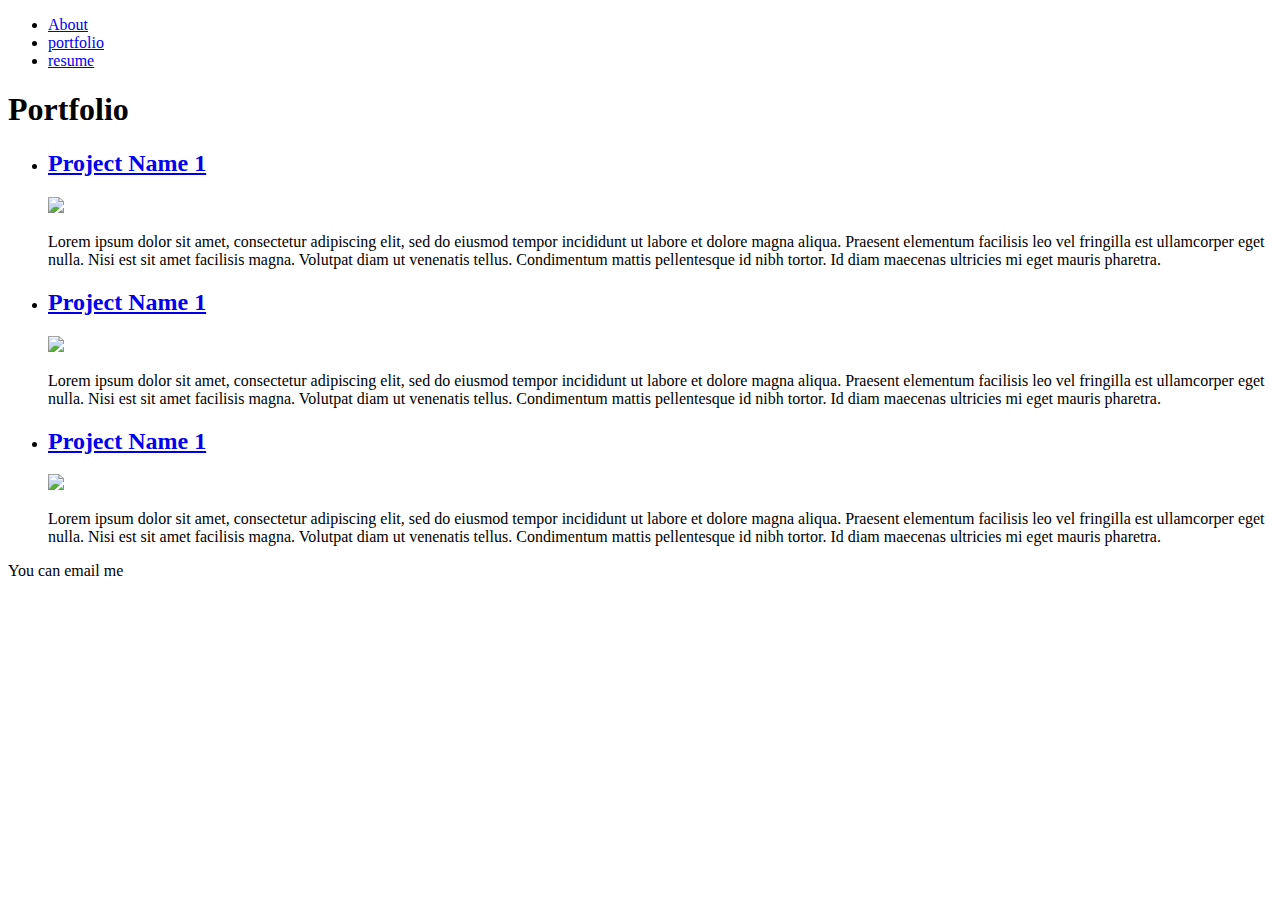
==== portfolio.html @ bb9063b1 "portfolio" ====
<!DOCTYPE html>
<html lang = "en">
    <head>
    <meta charset="utf-8"/>
    <meta name =  "viewport" content = "width=device-width, initial-scaled=1"/>
    <title>Yueyang Chen's Personal website</title>
    <link rel = "stylsheet" href="styles/normalize.css"/>
    <link rel = "stylsheet" href="styles/main.css"/>
    <link rel = "icon" href = "images/favicon.png"/>
    </head>
    <body id = "about">
        
        <nav>
            <ul>
                <li><a href = "index.html">About</a></li>
                <li><a href = "portfolio.html">portfolio</a></li>
                <li><a href = "resume.html">resume</a></li>
            </ul>
        </nav>
        <main>
        <h1>Portfolio</h1>
        <ul id= "portfolio">
            <li>
                <h2><a href = "#">Project Name 1</a></h2>
                <img src = "images/portfolio">
                <p>Lorem ipsum dolor sit amet, consectetur adipiscing elit, sed do eiusmod tempor 
                    incididunt ut labore et dolore magna aliqua. Praesent elementum facilisis leo 
                    vel fringilla est ullamcorper eget nulla. Nisi est sit amet facilisis magna. 
                    Volutpat diam ut venenatis tellus. Condimentum mattis pellentesque id nibh tortor.
                     Id diam maecenas ultricies mi eget mauris pharetra.</p>
            </li>
            <li>
                <h2><a href = "#">Project Name 1</a></h2>
                <img src = "images/portfolio">
                <p>Lorem ipsum dolor sit amet, consectetur adipiscing elit, sed do eiusmod tempor 
                    incididunt ut labore et dolore magna aliqua. Praesent elementum facilisis leo 
                    vel fringilla est ullamcorper eget nulla. Nisi est sit amet facilisis magna. 
                    Volutpat diam ut venenatis tellus. Condimentum mattis pellentesque id nibh tortor.
                     Id diam maecenas ultricies mi eget mauris pharetra.</p>
            </li>
            <li>
                <h2><a href = "#">Project Name 1</a></h2>
                <img src = "images/portfolio">
                <p>Lorem ipsum dolor sit amet, consectetur adipiscing elit, sed do eiusmod tempor 
                    incididunt ut labore et dolore magna aliqua. Praesent elementum facilisis leo 
                    vel fringilla est ullamcorper eget nulla. Nisi est sit amet facilisis magna. 
                    Volutpat diam ut venenatis tellus. Condimentum mattis pellentesque id nibh tortor.
                     Id diam maecenas ultricies mi eget mauris pharetra.</p>
            </li>
        </ul>
        </main>
        <footer>
            You can email me
        </footer>
        <script src = "scripts/main.js"></script>
    </body>
</html>
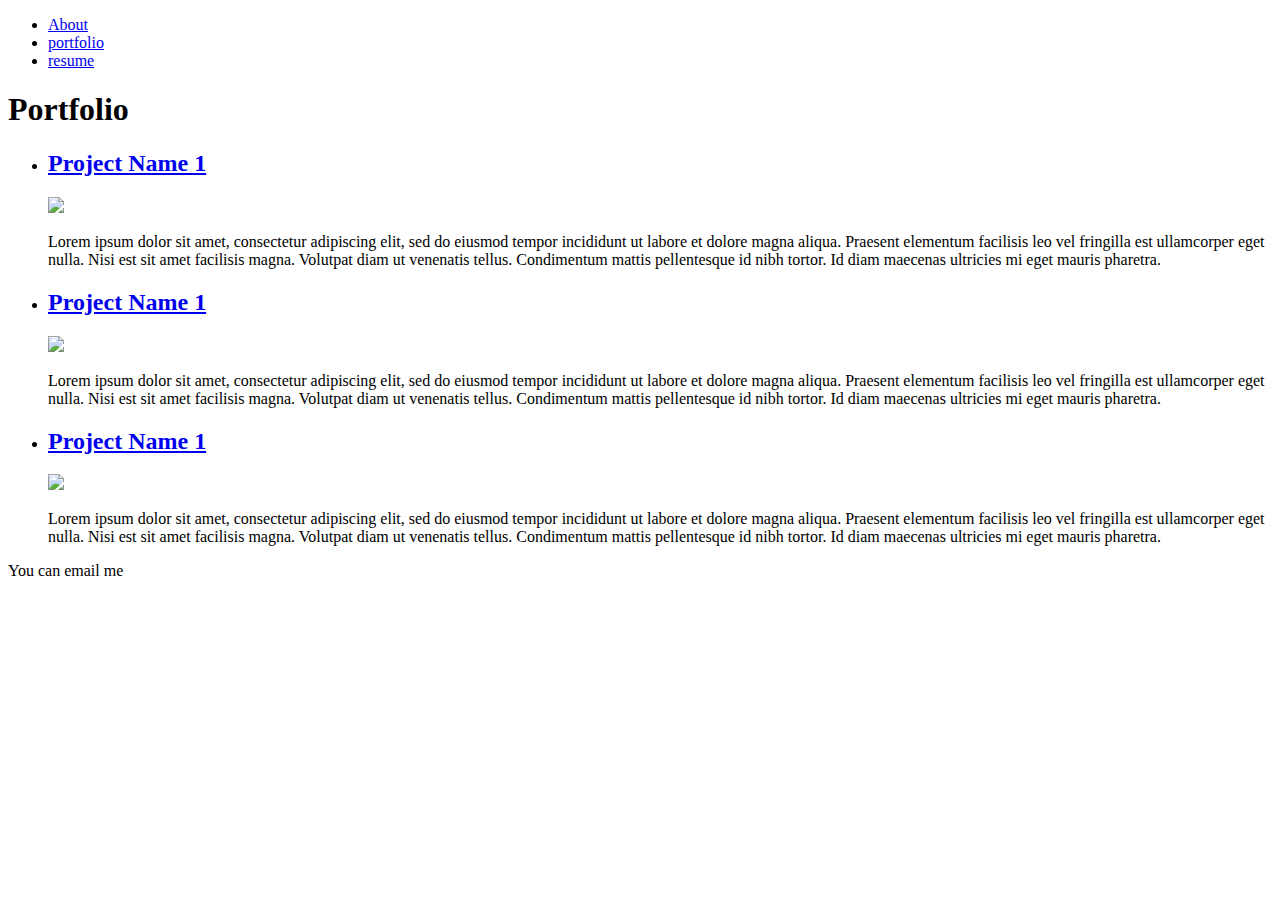
==== commit ac0e8f20: "primitive" ====
--- a/portfolio.html
+++ b/portfolio.html
@@ -4,8 +4,8 @@
     <meta charset="utf-8"/>
     <meta name =  "viewport" content = "width=device-width, initial-scaled=1"/>
     <title>Yueyang Chen's Personal website</title>
-    <link rel = "stylsheet" href="styles/normalize.css"/>
-    <link rel = "stylsheet" href="styles/main.css"/>
+    <link rel = "stylesheet" href="https://taniarascia.github.io/primitive/css/main.css"/>
+    <link rel = "stylesheet" href="styles/main.css"/>
     <link rel = "icon" href = "images/favicon.png"/>
     </head>
     <body id = "about">
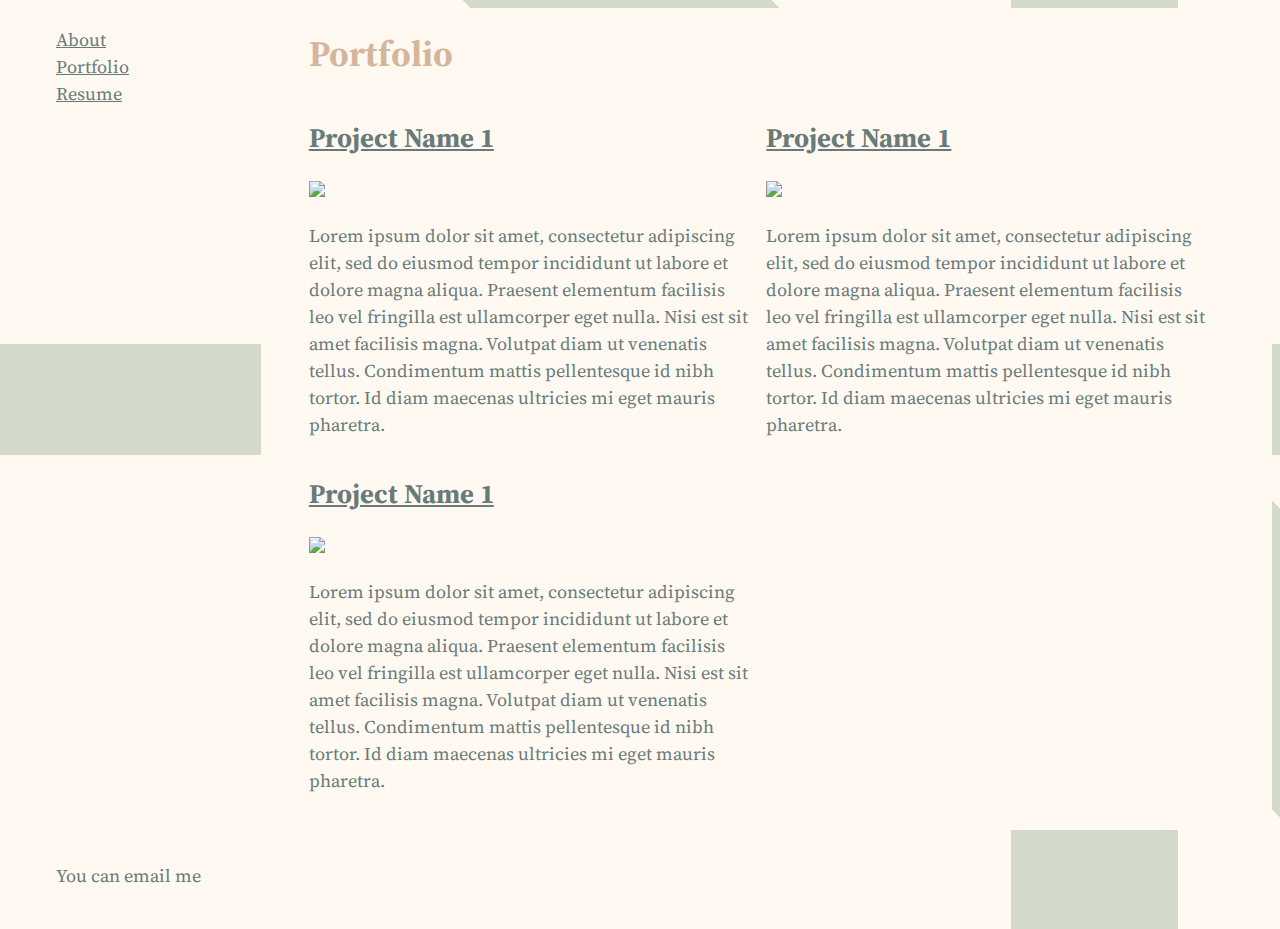
==== commit 716a6df7: "part 2" ====
--- a/portfolio.html
+++ b/portfolio.html
@@ -8,21 +8,21 @@
     <link rel = "stylesheet" href="styles/main.css"/>
     <link rel = "icon" href = "images/favicon.png"/>
     </head>
-    <body id = "about">
+    <body id = "portfolio">
         
         <nav>
             <ul>
                 <li><a href = "index.html">About</a></li>
-                <li><a href = "portfolio.html">portfolio</a></li>
-                <li><a href = "resume.html">resume</a></li>
+                <li><a href = "portfolio.html">Portfolio</a></li>
+                <li><a href = "resume.html">Resume</a></li>
             </ul>
         </nav>
         <main>
         <h1>Portfolio</h1>
-        <ul id= "portfolio">
+        <ul id= "portfolioitems">
             <li>
                 <h2><a href = "#">Project Name 1</a></h2>
-                <img src = "images/portfolio">
+                <img src = "images/avatar.png">
                 <p>Lorem ipsum dolor sit amet, consectetur adipiscing elit, sed do eiusmod tempor 
                     incididunt ut labore et dolore magna aliqua. Praesent elementum facilisis leo 
                     vel fringilla est ullamcorper eget nulla. Nisi est sit amet facilisis magna. 
--- a/styles/main.css
+++ b/styles/main.css
@@ -0,0 +1,115 @@
+@import url('https://fonts.googleapis.com/css2?family=Source+Serif+4:ital,opsz,wght@0,8..60,400;1,8..60,300&display=swap');
+:root{
+    --vertical-space:2rem;
+    --horizontal-space:3rem;
+    --light-color :#FFF9F1;
+    --body-color:#687a79;
+    --heading-color:#d4b79b;
+    --contrast-color:#F2B58F;
+}
+body{
+    /* padding-left: 4em; */
+    font-size: 18px;
+    line-height: 1.5;
+    font-family: 'Source Serif 4', serif;
+    background-image: linear-gradient(270deg, transparent 0%, transparent 8%,rgb(211,217,203) 8%, rgb(211,217,203) 21%,transparent 21%, transparent 100%),linear-gradient(225deg, transparent 0%, transparent 23%,rgb(211,217,203) 23%, rgb(211,217,203) 37%,transparent 37%, transparent 100%),linear-gradient(180deg, transparent 0%, transparent 37%,rgb(211,217,203) 37%, rgb(211,217,203) 49%,transparent 49%, transparent 100%),linear-gradient(270deg, rgb(255,249,241),rgb(255,249,241));
+    color:var(--body-color);
+}
+h1,h2,h3,h4{
+    line-height: 1.2em;
+    font-family: 'Source Serif 4', serif;
+    color:var(--heading-color);
+
+}
+main{
+    background-color: var(--light-color);
+}
+a{
+    color: var(--body-color);
+}
+a:hover {
+    color:var(--contrast-color)
+}
+
+body#about img{
+    height: 15em;
+    /* display:inline;
+    float: left;
+    margin-left: var(--horizontal-space); */
+}
+
+p{
+    max-width: 50em;
+}
+body{
+    display: grid;
+    grid-template-areas:"head head"
+                        "nav nav"
+                        "main main"
+                        "foot foot";
+    grid-template-columns: 1fr 4fr;
+    grid-template-rows: auto auto 1fr auto;
+}
+
+@media screen and (min-width:25em){
+    body{
+        grid-template-areas:"head head"
+                            "nav main"
+                            "foot foot";
+        grid-template-columns: 1fr 4fr;
+        grid-template-rows: auto 1fr auto;
+
+    }
+}
+
+body > *{
+    padding-left: var(--horizontal-space);
+    padding-right: var(--horizontal-space);
+}
+body > header{
+    grid-area: head;
+
+
+}
+body > nav{
+    grid-area: nav;
+
+}
+body > nav ul{
+    list-style-type: none;
+    padding: 0;
+}
+body > main{
+    grid-area: main;
+
+}
+body > footer{
+    grid-area: foot;
+
+}
+header,footer{
+    padding-top: var(--vertical-space);
+    padding-bottom: var(--vertical-space);
+}
+header h1, footer h1{
+    margin: 0;
+}
+
+body#portfolio ul#portfolioitems{
+    display: flex;
+    flex-wrap: wrap;
+    flex: 1;
+    list-style-type: none;
+    padding: 0;
+
+}
+@media screen and (min-width:25em){
+body#portfolio ul#portfolioitems li{
+    flex-basis: 48%;
+    padding-right: 2%;
+}
+}
+body#portfolio ul#portfolioitems li img{
+    max-width: 100%;
+}
+
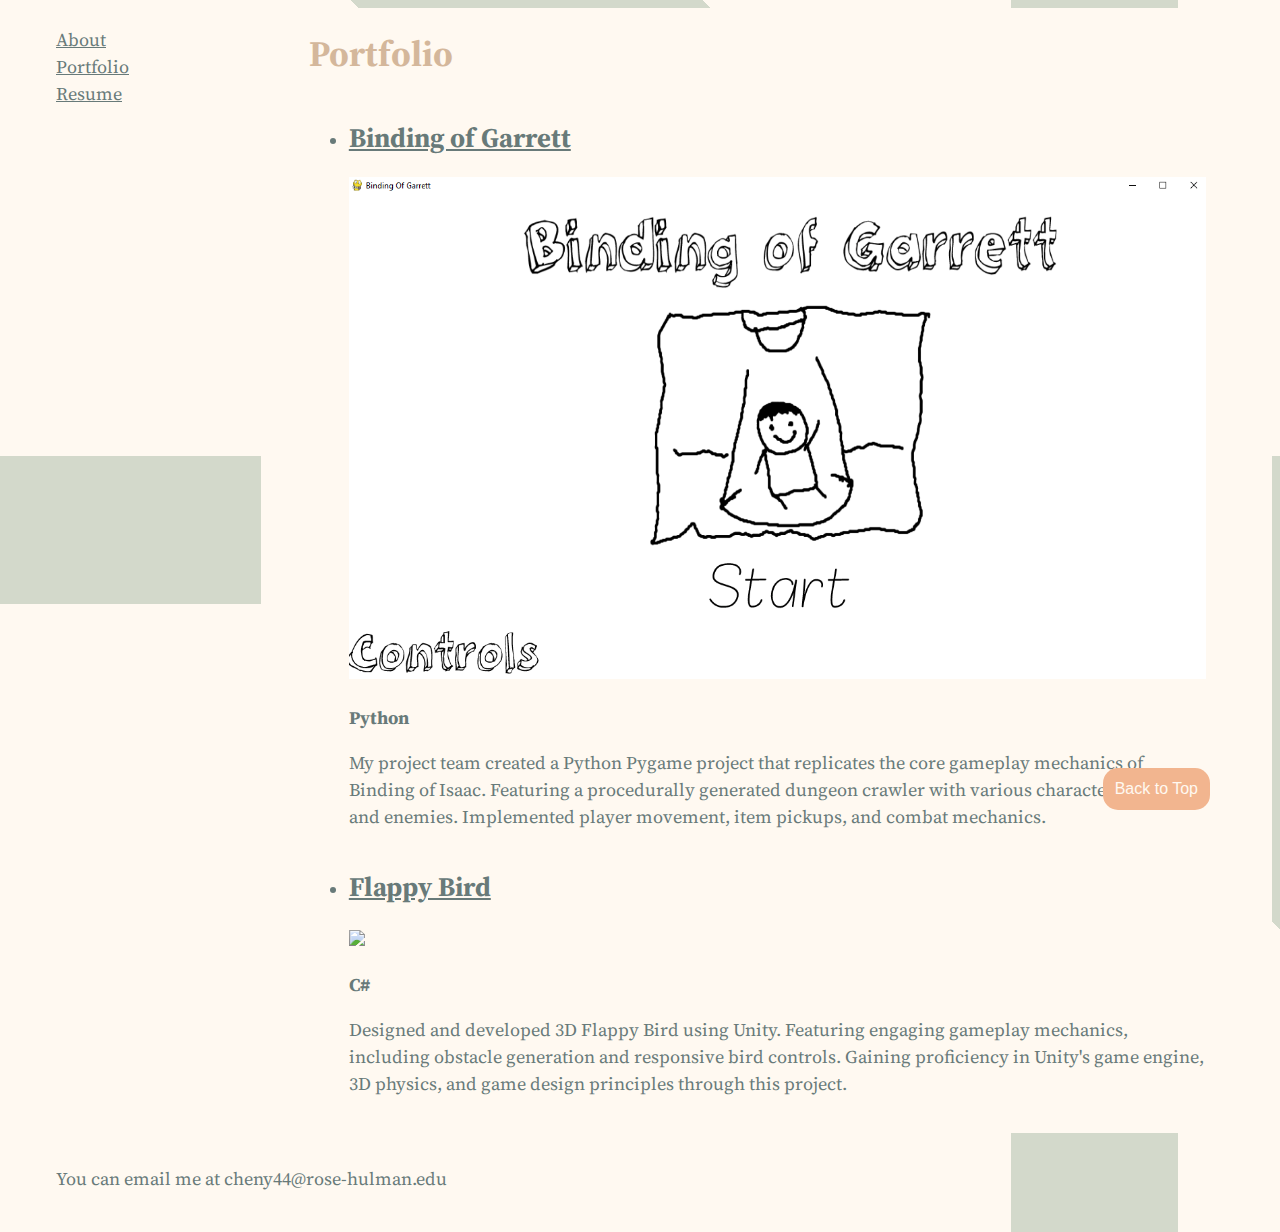
==== commit 79406370: "stuff" ====
--- a/portfolio.html
+++ b/portfolio.html
@@ -21,36 +21,27 @@
         <h1>Portfolio</h1>
         <ul id= "portfolioitems">
             <li>
-                <h2><a href = "#">Project Name 1</a></h2>
-                <img src = "images/avatar.png">
-                <p>Lorem ipsum dolor sit amet, consectetur adipiscing elit, sed do eiusmod tempor 
-                    incididunt ut labore et dolore magna aliqua. Praesent elementum facilisis leo 
-                    vel fringilla est ullamcorper eget nulla. Nisi est sit amet facilisis magna. 
-                    Volutpat diam ut venenatis tellus. Condimentum mattis pellentesque id nibh tortor.
-                     Id diam maecenas ultricies mi eget mauris pharetra.</p>
+                <h2><a href = "https://github.com/cheny44rose/Binding-of-Garrett">Binding of Garrett</a></h2>
+                <img src = "images/bog cover.png">
+                <p><strong>Python</strong></p>
+                <p>My project team created a Python Pygame project that replicates the core gameplay mechanics of Binding of Isaac.
+                    Featuring a procedurally generated dungeon crawler with various character abilities and enemies.
+                    Implemented player movement, item pickups, and combat mechanics.
+                    </p>
             </li>
             <li>
-                <h2><a href = "#">Project Name 1</a></h2>
-                <img src = "images/portfolio">
-                <p>Lorem ipsum dolor sit amet, consectetur adipiscing elit, sed do eiusmod tempor 
-                    incididunt ut labore et dolore magna aliqua. Praesent elementum facilisis leo 
-                    vel fringilla est ullamcorper eget nulla. Nisi est sit amet facilisis magna. 
-                    Volutpat diam ut venenatis tellus. Condimentum mattis pellentesque id nibh tortor.
-                     Id diam maecenas ultricies mi eget mauris pharetra.</p>
-            </li>
-            <li>
-                <h2><a href = "#">Project Name 1</a></h2>
-                <img src = "images/portfolio">
-                <p>Lorem ipsum dolor sit amet, consectetur adipiscing elit, sed do eiusmod tempor 
-                    incididunt ut labore et dolore magna aliqua. Praesent elementum facilisis leo 
-                    vel fringilla est ullamcorper eget nulla. Nisi est sit amet facilisis magna. 
-                    Volutpat diam ut venenatis tellus. Condimentum mattis pellentesque id nibh tortor.
-                     Id diam maecenas ultricies mi eget mauris pharetra.</p>
+                <h2><a href = "https://github.com/cheny44rose/Flappy-Bird">Flappy Bird</a></h2>
+                <img src = "images/bird.png">
+                <p><strong>C#</strong></p>
+                <p>Designed and developed 3D Flappy Bird using Unity.  Featuring engaging gameplay mechanics, including obstacle generation and responsive bird controls.
+                Gaining proficiency in Unity's game engine, 3D physics, and game design principles through this project.
+                    </p>
             </li>
         </ul>
+        <button onclick="goUp()" id="button">Back to Top</button>
         </main>
         <footer>
-            You can email me
+            You can email me at cheny44@rose-hulman.edu
         </footer>
         <script src = "scripts/main.js"></script>
     </body>
--- a/styles/main.css
+++ b/styles/main.css
@@ -96,20 +96,37 @@
 }
 
 body#portfolio ul#portfolioitems{
-    display: flex;
-    flex-wrap: wrap;
-    flex: 1;
+    display: grid;
+    grid-template-columns: 1fr;
+    /* flex: 1;
     list-style-type: none;
-    padding: 0;
+    padding: 0; */
 
 }
 @media screen and (min-width:25em){
 body#portfolio ul#portfolioitems li{
-    flex-basis: 48%;
+    /* flex-basis: 48%; */
     padding-right: 2%;
 }
 }
 body#portfolio ul#portfolioitems li img{
     max-width: 100%;
 }
+#button{
+    position: fixed;
+    bottom: 90px;
+    right: 70px;
+    z-index: 999;
+    border: none;
+    background-color: var(--contrast-color);
+    color: var(--light-color);
+    cursor: pointer;
+    border-radius: 15px;
+    font-size: 16px;
+    padding: 12px;
+}
 
+#button:hover{
+    background-color: var(--body-color);
+}
+
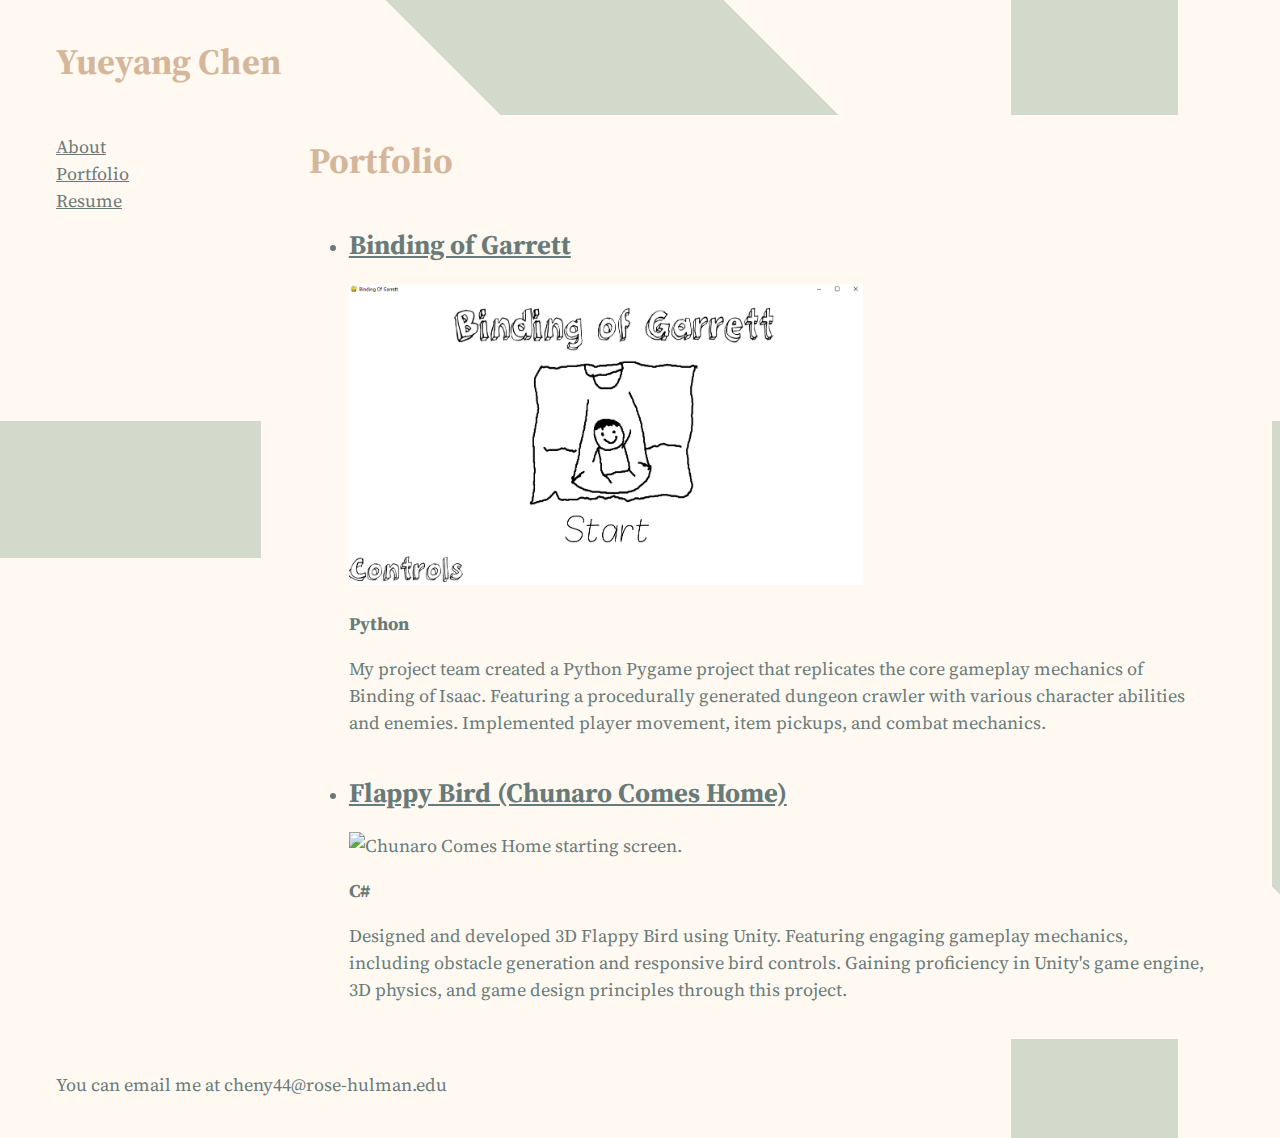
==== commit d2081b38: "portfolio" ====
--- a/portfolio.html
+++ b/portfolio.html
@@ -9,7 +9,9 @@
     <link rel = "icon" href = "images/favicon.png"/>
     </head>
     <body id = "portfolio">
-        
+        <header>
+            <h1>Yueyang Chen</h1>
+        </header>
         <nav>
             <ul>
                 <li><a href = "index.html">About</a></li>
@@ -22,7 +24,7 @@
         <ul id= "portfolioitems">
             <li>
                 <h2><a href = "https://github.com/cheny44rose/Binding-of-Garrett">Binding of Garrett</a></h2>
-                <img src = "images/bog cover.png">
+                <img src = "images/bog cover.png" alt="Starting screen picture for binding of garrett.">
                 <p><strong>Python</strong></p>
                 <p>My project team created a Python Pygame project that replicates the core gameplay mechanics of Binding of Isaac.
                     Featuring a procedurally generated dungeon crawler with various character abilities and enemies.
@@ -30,8 +32,8 @@
                     </p>
             </li>
             <li>
-                <h2><a href = "https://github.com/cheny44rose/Flappy-Bird">Flappy Bird</a></h2>
-                <img src = "images/bird.png">
+                <h2><a href = "https://github.com/cheny44rose/Flappy-Bird">Flappy Bird (Chunaro Comes Home)</a></h2>
+                <img src = "images/bird.png" alt="Chunaro Comes Home starting screen.">
                 <p><strong>C#</strong></p>
                 <p>Designed and developed 3D Flappy Bird using Unity.  Featuring engaging gameplay mechanics, including obstacle generation and responsive bird controls.
                 Gaining proficiency in Unity's game engine, 3D physics, and game design principles through this project.
--- a/styles/main.css
+++ b/styles/main.css
@@ -110,9 +110,10 @@
 }
 }
 body#portfolio ul#portfolioitems li img{
-    max-width: 100%;
+    max-width: 60%;
 }
 #button{
+    display: none;
     position: fixed;
     bottom: 90px;
     right: 70px;
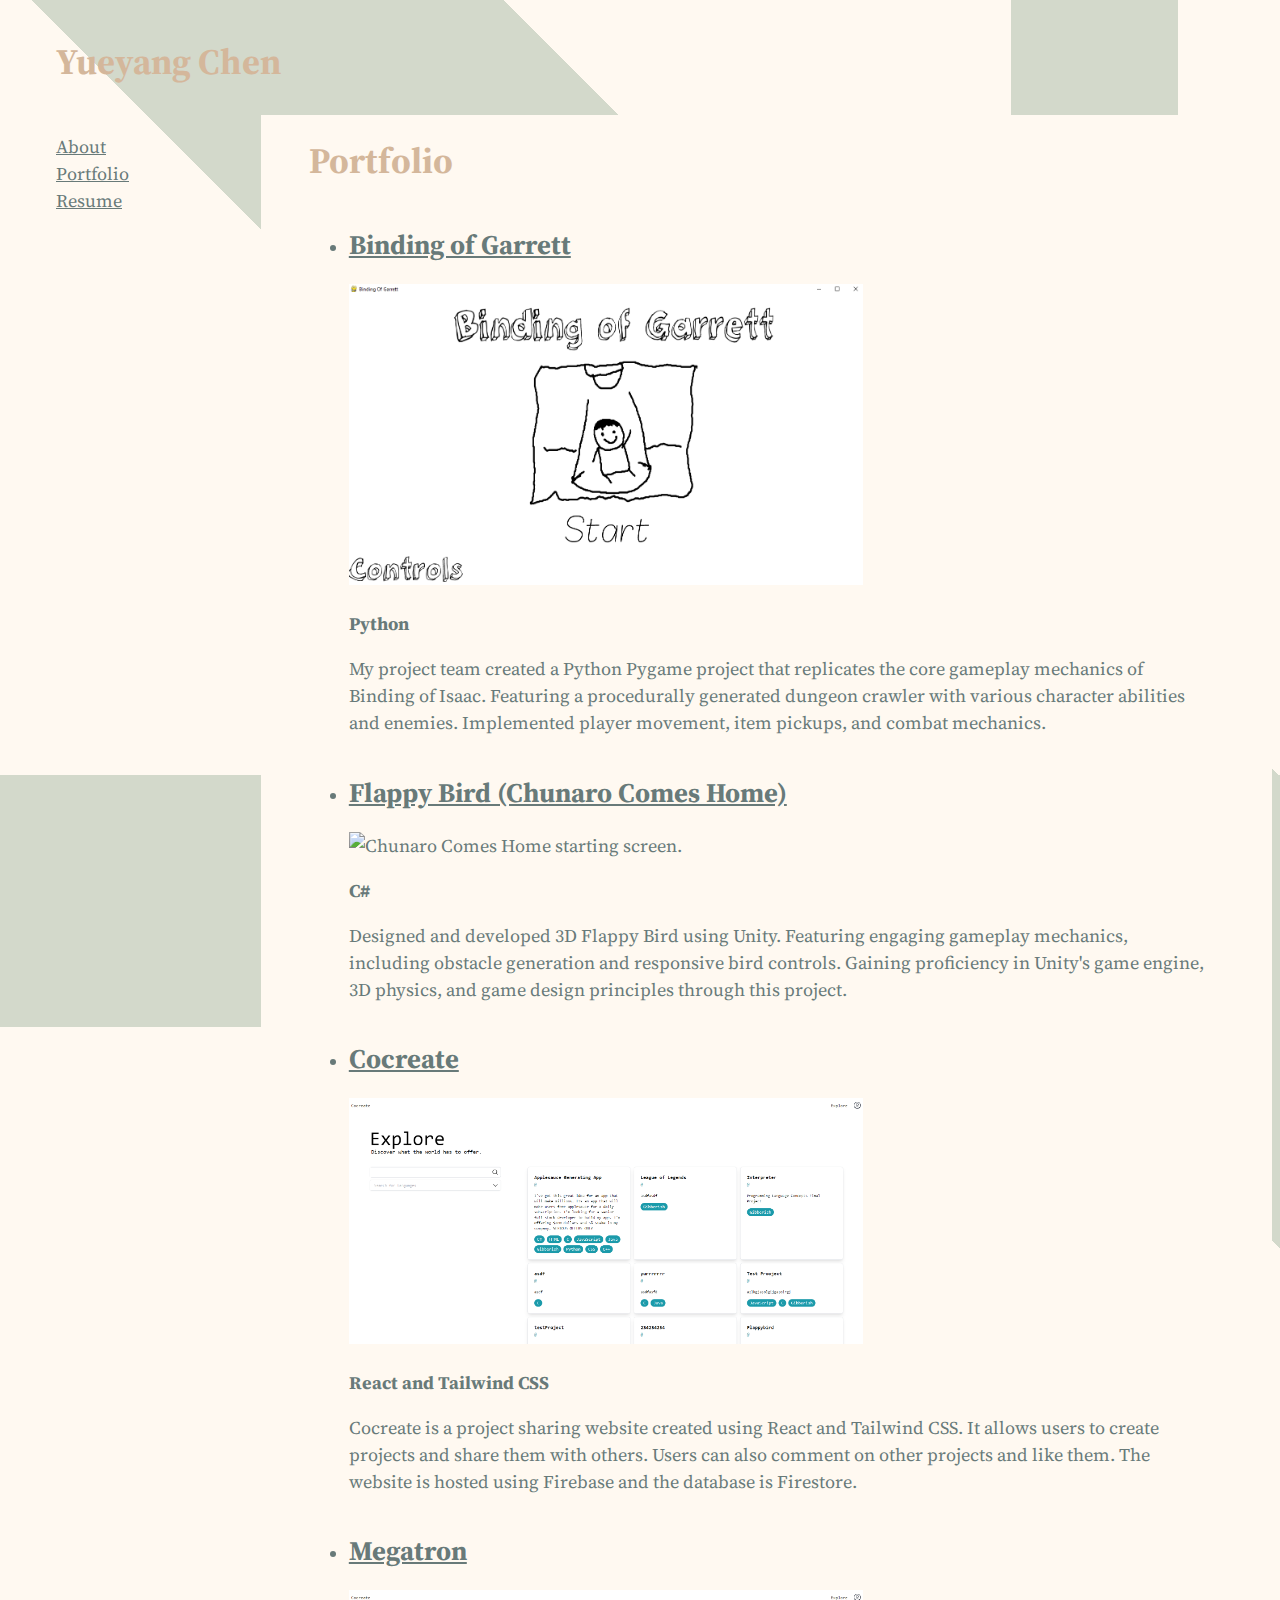
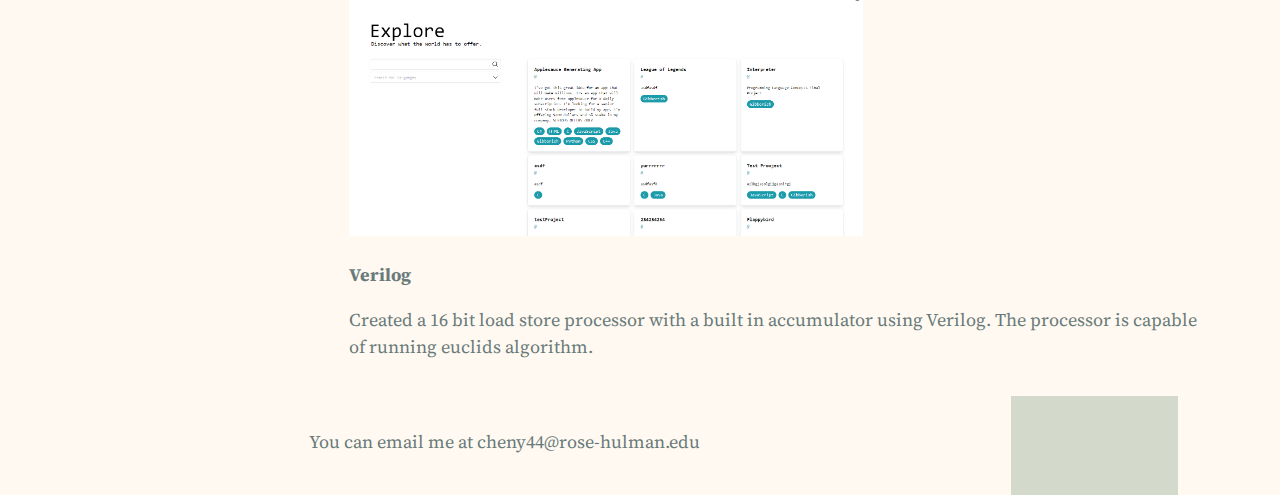
==== commit 132920d8: "updates" ====
--- a/portfolio.html
+++ b/portfolio.html
@@ -6,7 +6,7 @@
     <title>Yueyang Chen's Personal website</title>
     <link rel = "stylesheet" href="https://taniarascia.github.io/primitive/css/main.css"/>
     <link rel = "stylesheet" href="styles/main.css"/>
-    <link rel = "icon" href = "images/favicon.png"/>
+    <link rel = "icon" href = "images/search-alt.png"/>
     </head>
     <body id = "portfolio">
         <header>
@@ -39,6 +39,22 @@
                 Gaining proficiency in Unity's game engine, 3D physics, and game design principles through this project.
                     </p>
             </li>
+            <li>
+                <h2><a href = "https://github.com/e-thanshan/cocreate-web">Cocreate</a></h2>
+                <img src = "images/cocreate.PNG" alt="Cocreate">
+                <p><strong>React and Tailwind CSS</strong></p>
+                <p>Cocreate is a project sharing website created using React and Tailwind CSS. It allows users to create projects and share them with others. Users can also comment on other projects and like them. 
+                    The website is hosted using Firebase and the database is Firestore.
+                </p>
+            </li>
+            <li>
+                <h2><a href = "https://github.com/rhit-csse232/rhit-csse232-2324b-project-w-2324b-02">Megatron</a></h2>
+                <img src = "images/cocreate.PNG" alt="16 bit load store processor">
+                <p><strong>Verilog</strong></p>
+                <p>Created a 16 bit load store processor with a built in accumulator using Verilog. 
+                    The processor is capable of running euclids algorithm.
+                </p>
+            </li>
         </ul>
         <button onclick="goUp()" id="button">Back to Top</button>
         </main>
--- a/styles/main.css
+++ b/styles/main.css
@@ -46,7 +46,7 @@
     grid-template-areas:"head head"
                         "nav nav"
                         "main main"
-                        "foot foot";
+                        "nav foot";
     grid-template-columns: 1fr 4fr;
     grid-template-rows: auto auto 1fr auto;
 }
@@ -55,7 +55,7 @@
     body{
         grid-template-areas:"head head"
                             "nav main"
-                            "foot foot";
+                            "nav foot";
         grid-template-columns: 1fr 4fr;
         grid-template-rows: auto 1fr auto;
 
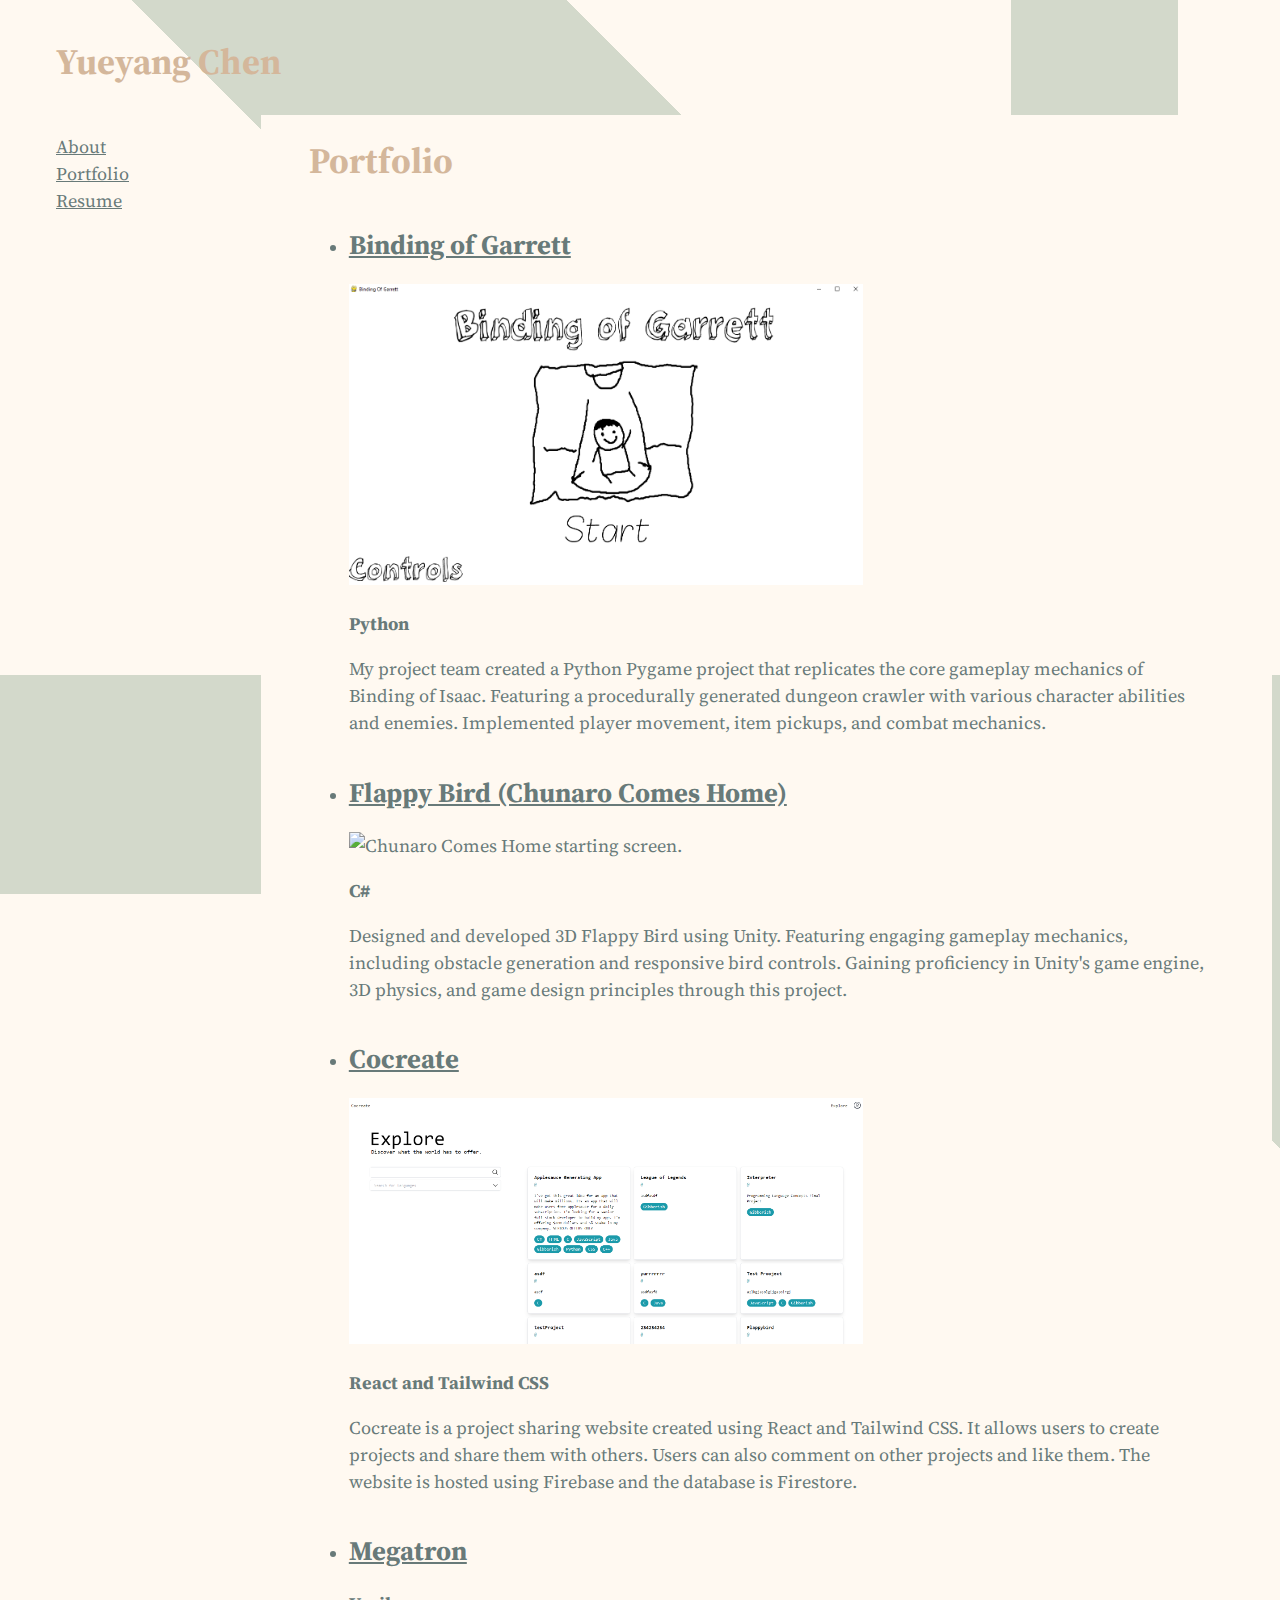
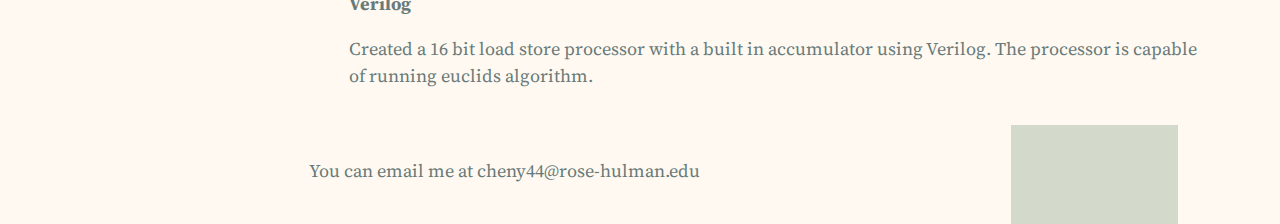
==== commit 4e87dfa8: "changes" ====
--- a/portfolio.html
+++ b/portfolio.html
@@ -49,7 +49,6 @@
             </li>
             <li>
                 <h2><a href = "https://github.com/rhit-csse232/rhit-csse232-2324b-project-w-2324b-02">Megatron</a></h2>
-                <img src = "images/cocreate.PNG" alt="16 bit load store processor">
                 <p><strong>Verilog</strong></p>
                 <p>Created a 16 bit load store processor with a built in accumulator using Verilog. 
                     The processor is capable of running euclids algorithm.
